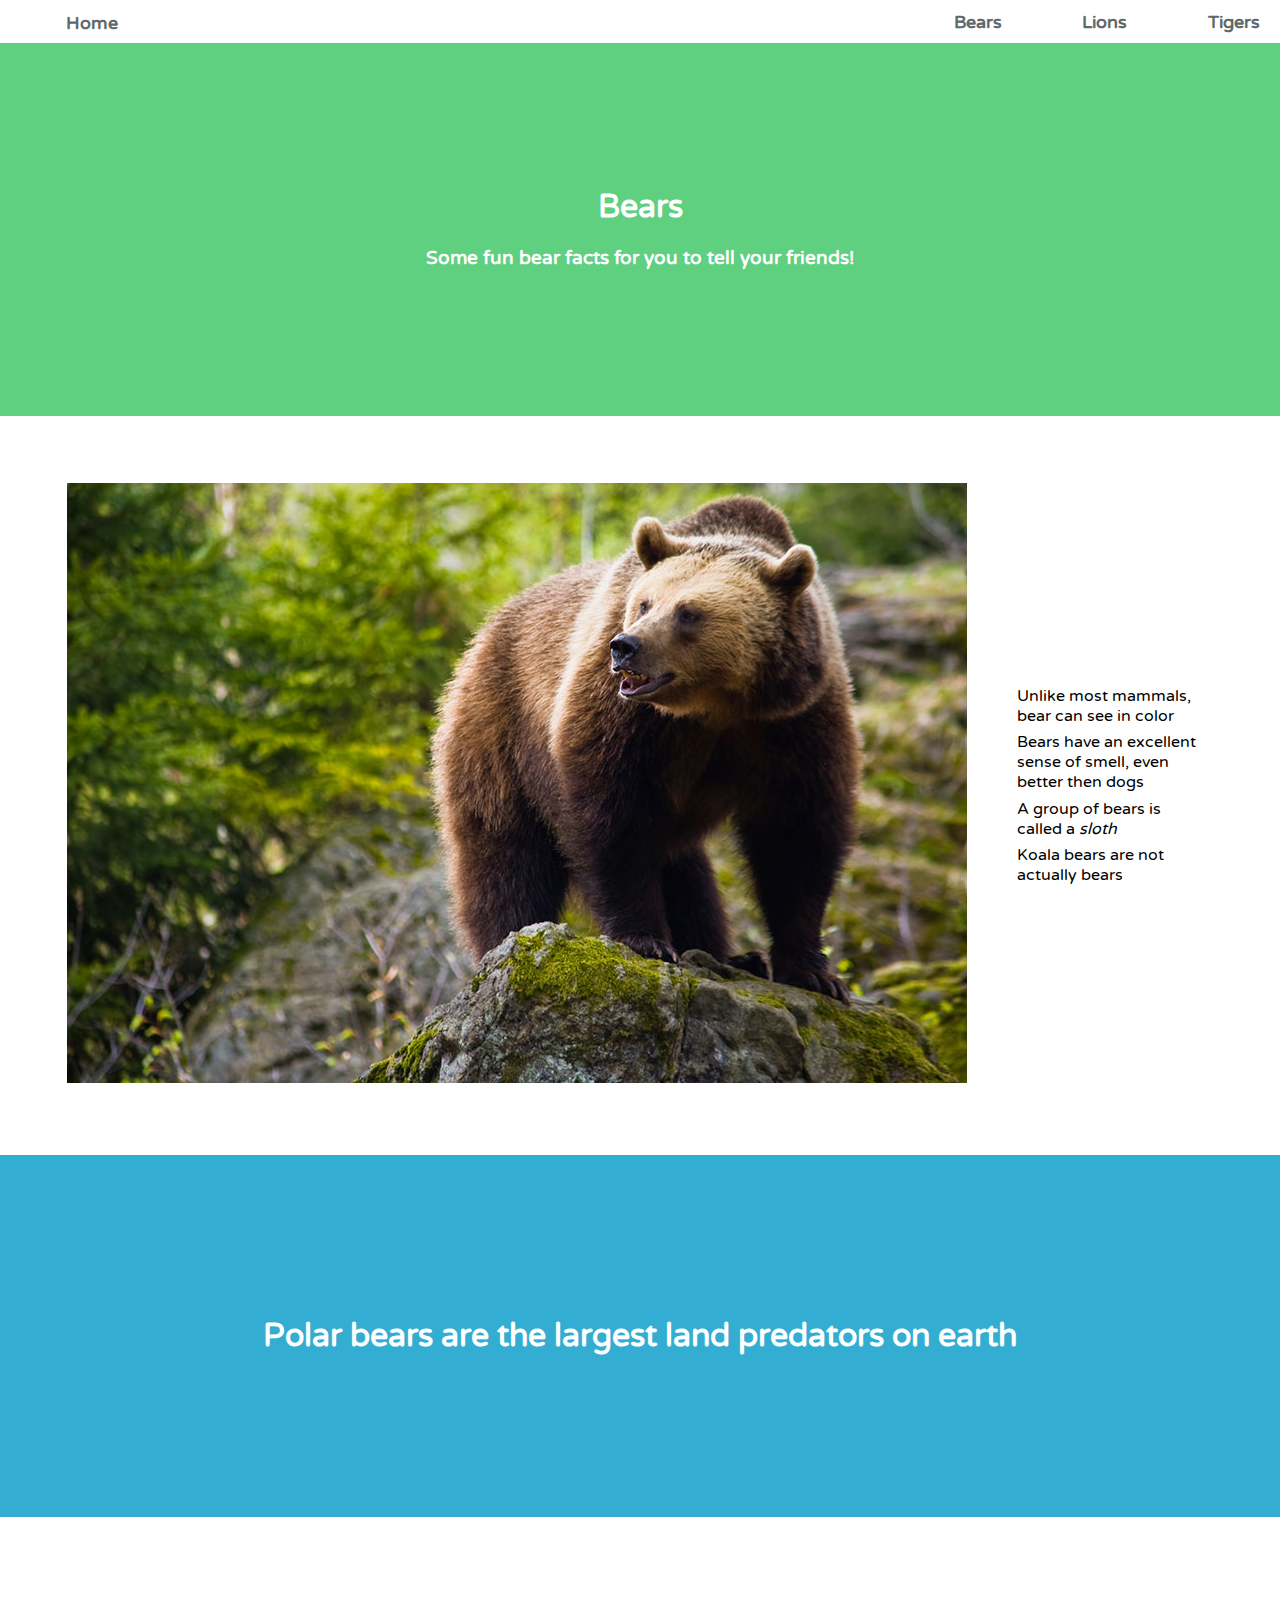
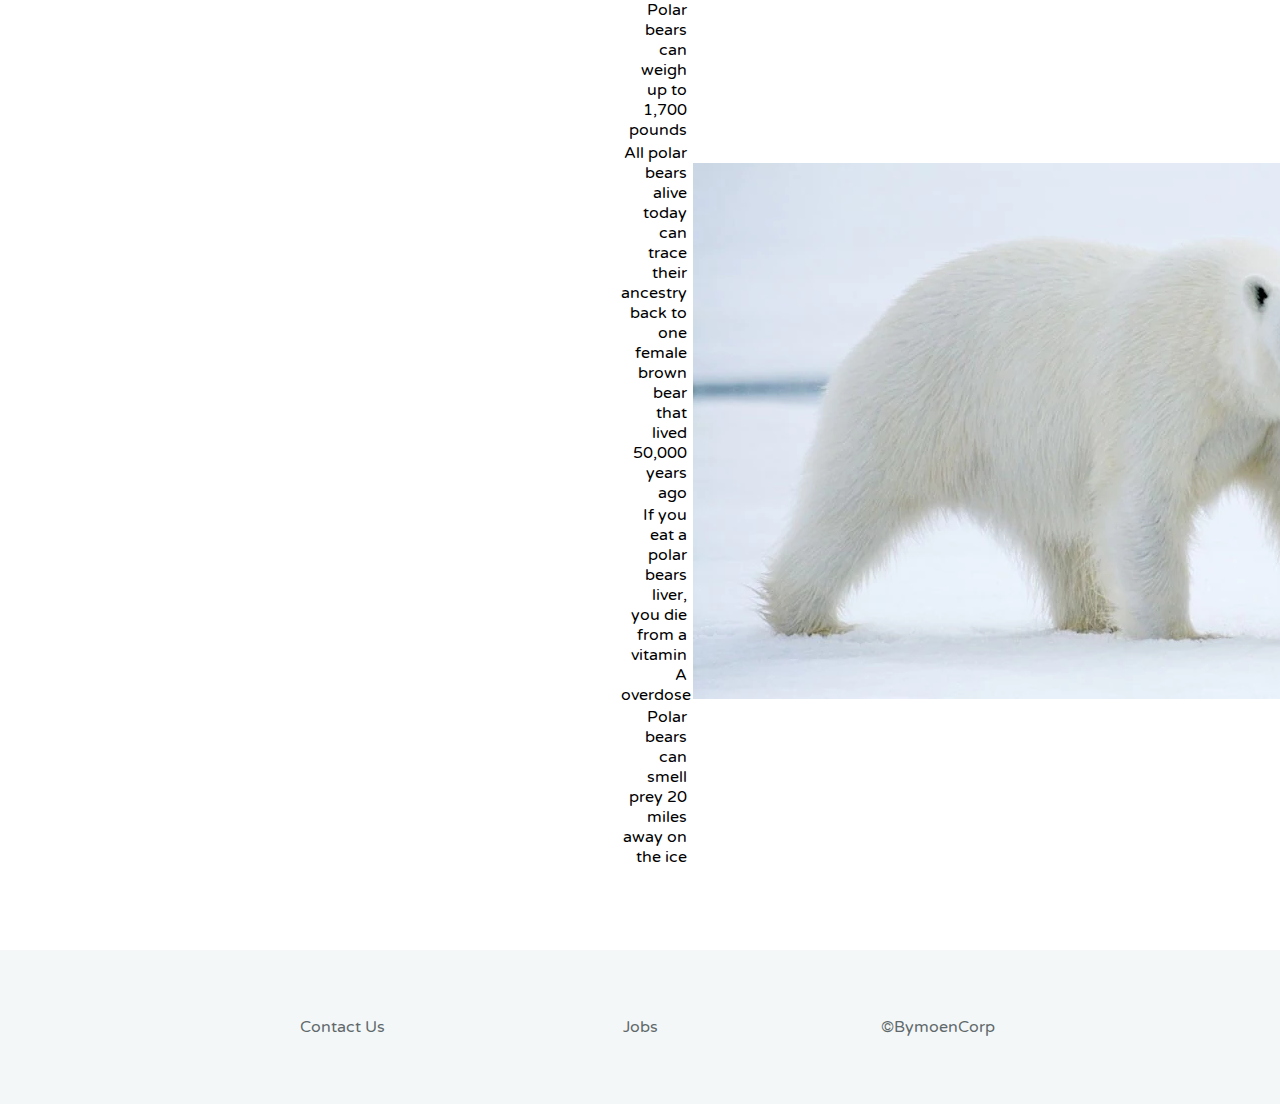
==== bears.html @ 3bfffc6e "Added pages for individual animals" ====
<!doctype html>
<html>
    <head>
        <title>Animals-Home</title>
    </head>
    <body>
        <div>   
            <ul id="navList">
                <li id="homeButton"><strong><a href="index.html">Home</a></strong></li>
                <li class="navButtons" id="secondButton"><strong><a href="bears.html">Bears</a></strong></li>
                <li class="navButtons"><strong><a href="lions.html">Lions</a></strong></li>
                <li class="navButtons"><strong><a href="tigers.html">Tigers</a></strong></li>
            </ul>
        </div>   
        <div id="midContentAnimals">
            <h1>Bears</h1>
            <h3>Some fun bear facts for you to tell your friends!</h3>
        </div>
        <div>
            <table id="animalTableOne">
                <tr>
                    <td><img src="images/bear.jpg"></td>
                    <td>
                        <ul id="animalListOne">
                            <li>Unlike most mammals, bear can see in color</li>
                            <li>Bears have an excellent sense of smell, even better then dogs</li>
                            <li>A group of bears is called a <em>sloth</em></li>
                            <li>Koala bears are not actually bears</li>
                        </ul>
                    </td>
                </tr>
            </table>
        </div>
        <div class="lowContentAnimals" id="bearFactLower">
            <h1>Polar bears are the largest land predators on earth</h1>
        </div>
        <div>
            <table id="animalTableTwo">
                <tr>
                    <td>
                        <ul id="animalListTwo">
                            <li>Polar bears can weigh up to 1,700 pounds</li>
                            <li>All polar bears alive today can trace their ancestry back to one female brown bear that lived 50,000 years ago</li>
                            <li>If you eat a polar bears liver, you die from a vitamin A overdose</li>
                            <li>Polar bears can smell prey 20 miles away on the ice</li>
                        </ul>
                    </td>
                    <td><img src="images/polarBear.jpg"></td>
                </tr>
            </table>
        </div>
        <div id="footerContent">
            <table id="footerTable">
                <tr>
                    <td><a href="index.html">Contact Us</a></td>
                    <td><a href="index.html">Jobs</a></td>
                    <td><a href="index.html">&copyBymoenCorp</a></td>
                </tr>
            </table>
        </div>
        <link href="style.css" rel="stylesheet"/>
        <link href="https://fonts.googleapis.com/css?family=Lobster|Varela+Round" rel="stylesheet">
    </body>
</html>
---- style.css ----
body {
    font-family: 'Varela Round', sans-serif;
    margin: 0;
}

#navList {
    overflow: hidden;
    position: fixed;
    margin-top: 0;
    padding-top: 1%;
    top: 0;
    padding-bottom: .75%;
    width: 100%;
    background-color: #FFFFFF;
}

#navList li a:hover {
    color: #000000;
}

#navList li {
    display: inline;
    list-style: none;
    font-size: 110%;
}

#navList li a {
    text-decoration: none;
    color: #5F696B;
}

.navButtons {
    padding: 3%;
}

#secondButton {
    margin-left: 60%;
}

#homeButton {
    margin: 2%;
}

#midContent {
    margin-top: 3%;
    background-color: #5FCF80;
    padding: 10%;
    color: #FFFFFF;
}

#bottomContent {
    margin-top: 5%;
}

#bottomContent h2 {
    text-align: center;
}

#bottomContent table {
    width:80%;
    margin: 5% 10% 5% 10%;
}

.quote {
    text-align: center;
}

.quoter {
    text-align: right;
    font-family: 'Lobster' , cursive;
}

.middleQuote {
    margin-left: 5%;
    margin-right: 5%;
}

.fillerRow {
    visibility: hidden;
}

#animalPicTable {
    text-align: center;
    margin: 5% 15%;
    width: 70%;
}
.animalPic img {
    width: 70%;
}

#designerContent {
    text-align: center;
    background-color: #5FCF80;
    color: #FFFFFF;
    padding-top: 3%;
}

#designerContent img {
    border-radius: 50%;
    margin: 2%
}

.designerQuote {
    text-align: center;
    padding-bottom: 3%;
    margin-bottom: 0;
}

#footerContent {
    text-align: center;
    padding: 5% 0%;
    background-color: #F4F7F8;
}

#footerTable {
    text-align: center;
    width: 70%;
    margin-left: 15%;
    margin-right: 15%;
    table-layout: fixed;
}

#footerTable td {
    text-align: center;
}

#footerTable td a{
    text-decoration: none;
    color: #5F696B;
}

#footerTable td a:hover{
    color: #000000;
}

#midContentAnimals {
    margin-top: 3%;
    background-color: #5FCF80;
    padding: 10%;
    color: #FFFFFF;
    text-align: center;
}

#animalTableOne {
    margin: 5%;
}

#animalTableOne tr td img{
    height: 50%
}

#animalListOne li {
    margin: 3%;
    list-style: none;
}

.lowContentAnimals {
    text-align: center;
    color: #FFFFFF;
    padding: 11%;
    margin: 3% 0%;
}

#animalTableTwo {
    margin: 5%;
    text-align: right;
    width: 50%;
    margin-left: 45%;
}

#animalTableTwo tr td img{
    height: 50%
}

#animalListTwo li {
    margin: 3%;
    list-style: none;
}

#tigerFactLower {
    background-color: #F25A28;
}

#bearFactLower {
    background-color: #33AED2;
}

#lionFactLower {
    background-color: #BFA47A;
}
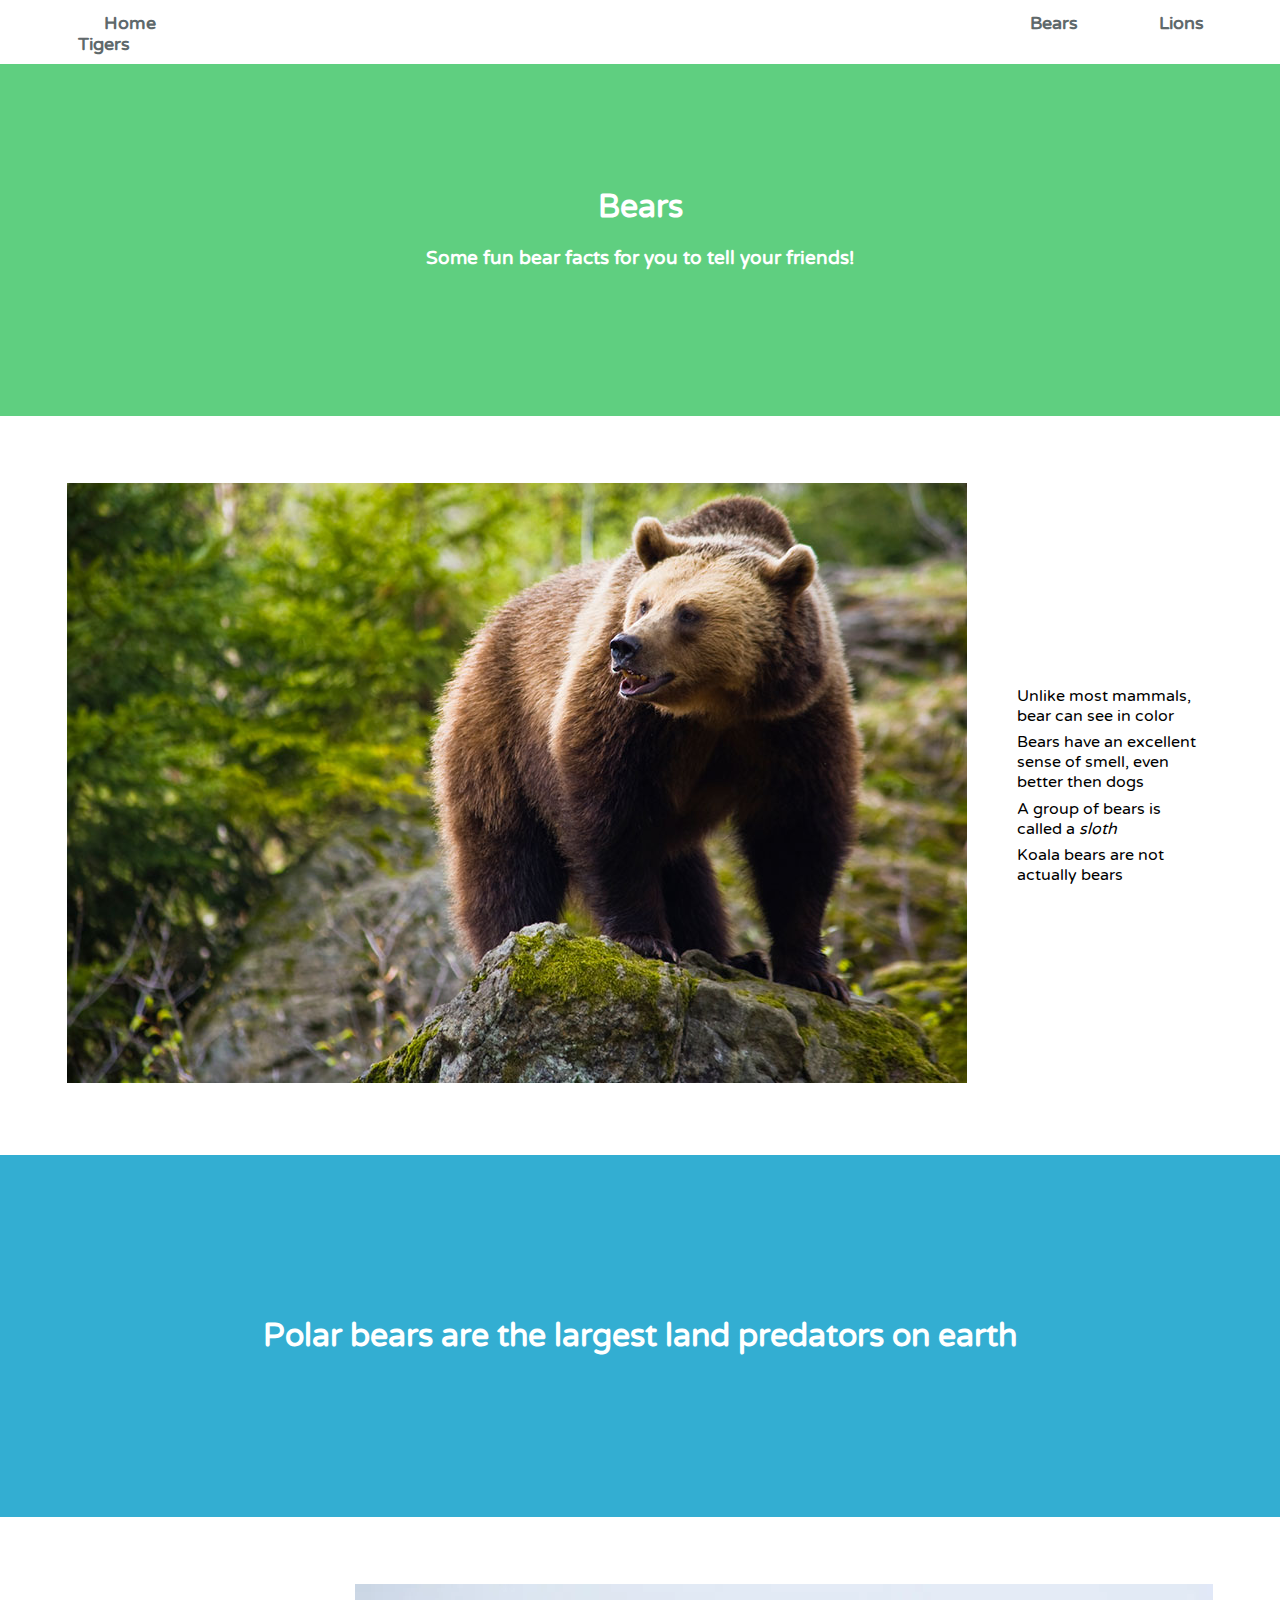
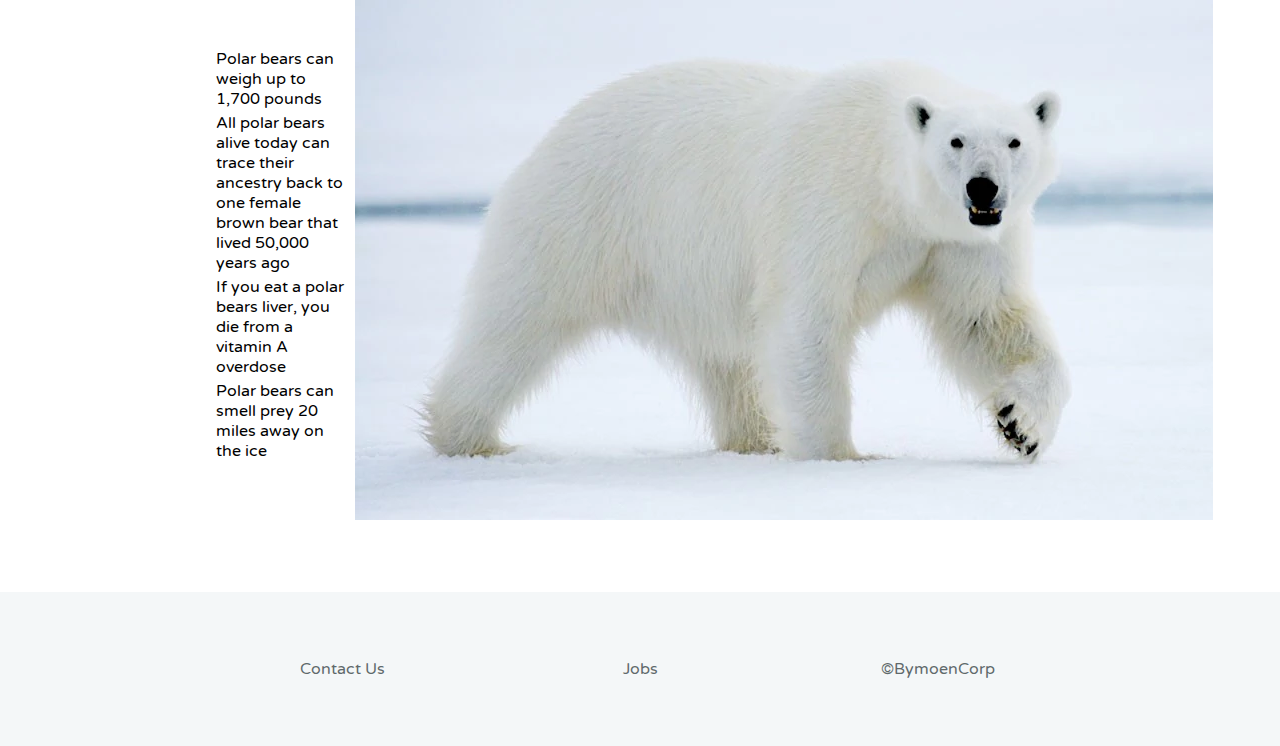
==== commit 6854ee6f: ""Experimental changes"" ====
--- a/bears.html
+++ b/bears.html
@@ -37,6 +37,7 @@
         <div>
             <table id="animalTableTwo">
                 <tr>
+					<td class="fillerRow"><p>!</p></td>
                     <td>
                         <ul id="animalListTwo">
                             <li>Polar bears can weigh up to 1,700 pounds</li>
--- a/style.css
+++ b/style.css
@@ -25,12 +25,13 @@
 }
 
 #navList li a {
+	margin: 3%;
     text-decoration: none;
     color: #5F696B;
 }
 
 .navButtons {
-    padding: 3%;
+    padding: 0%;
 }
 
 #secondButton {
@@ -162,14 +163,15 @@
 }
 
 #animalTableTwo {
-    margin: 5%;
-    text-align: right;
-    width: 50%;
-    margin-left: 45%;
+	margin: 5%;
+}
+
+#animalTableTwo td {
+	width: 33%;
 }
 
 #animalTableTwo tr td img{
-    height: 50%
+    height: 50%;
 }
 
 #animalListTwo li {
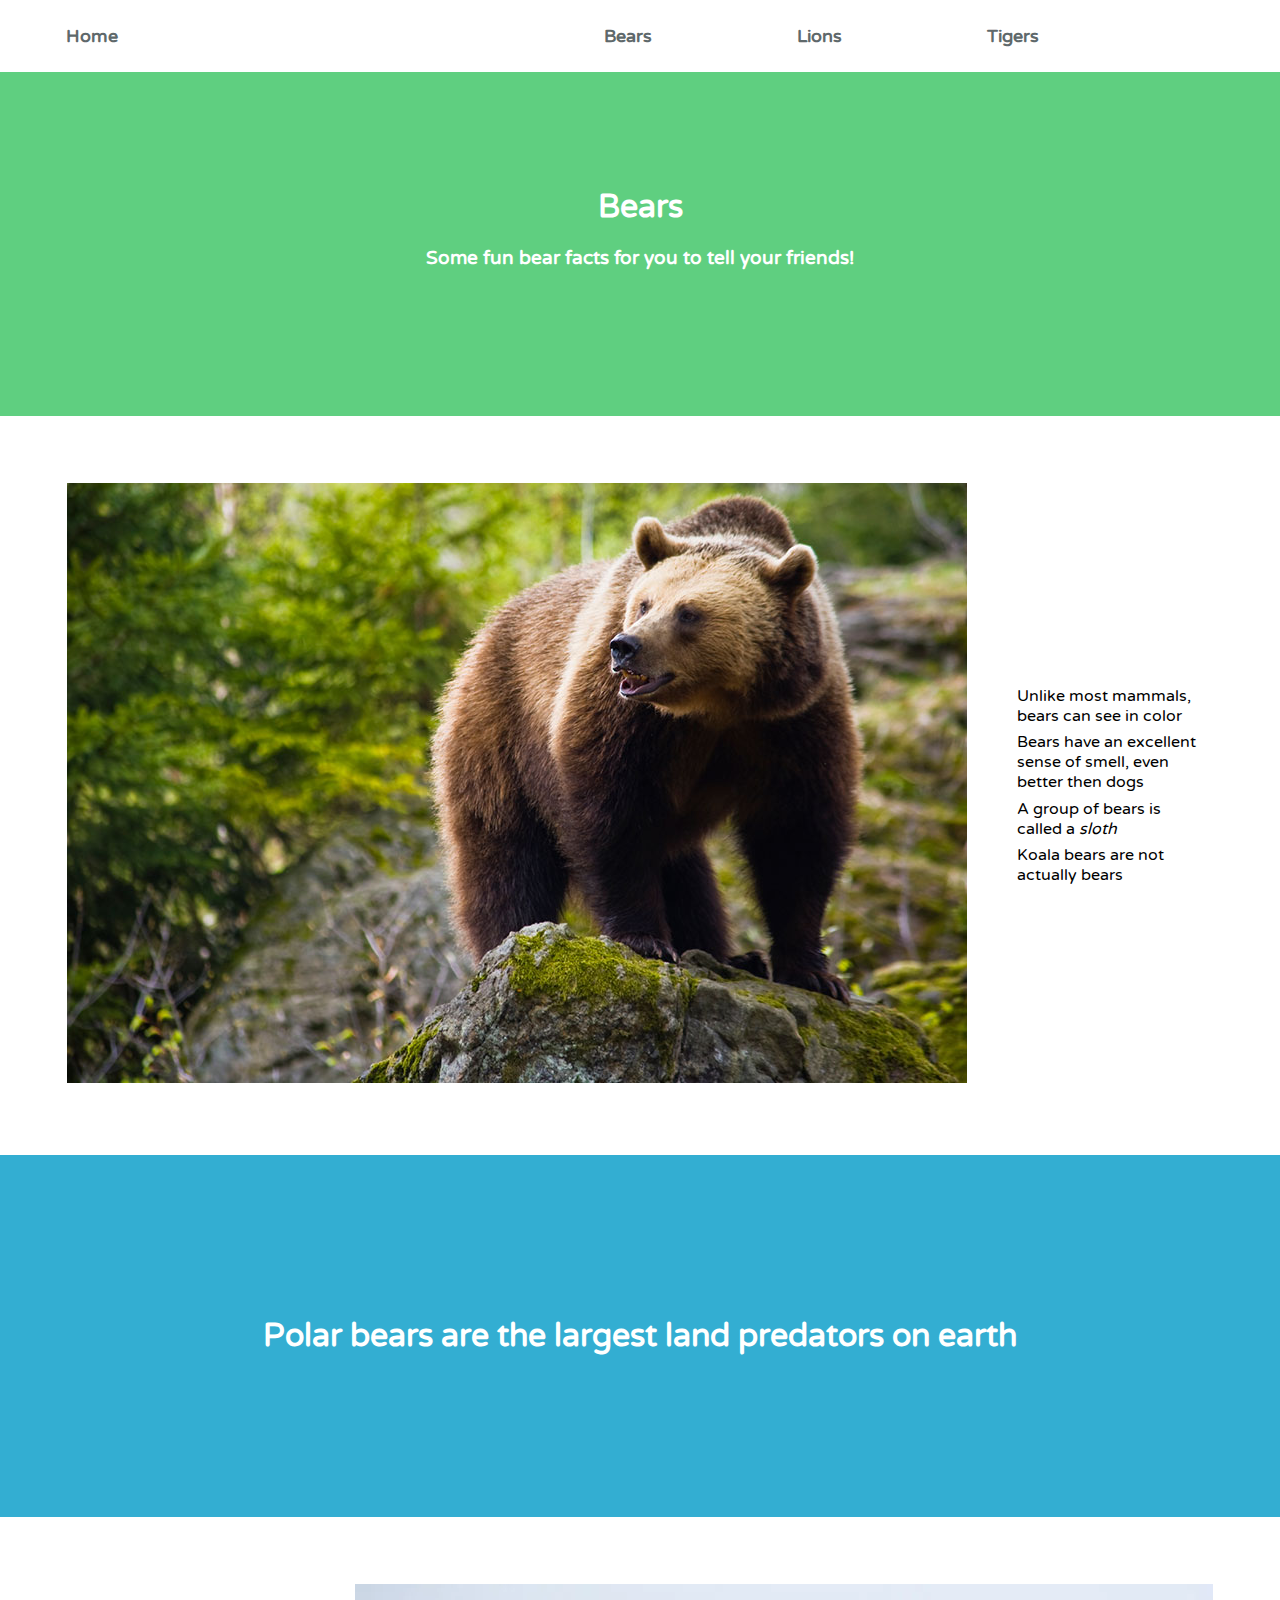
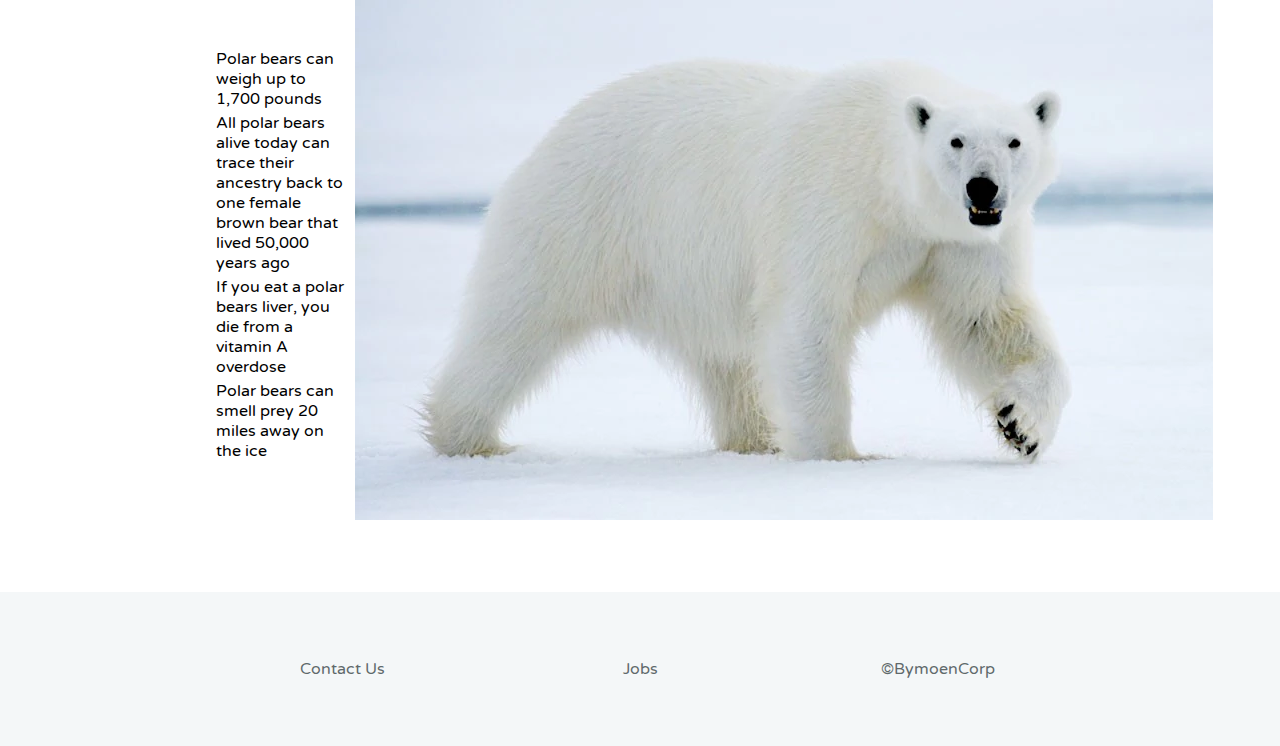
==== commit ccfa78e1: "fixed nav bar, added screen size dynamics" ====
--- a/bears.html
+++ b/bears.html
@@ -7,11 +7,13 @@
         <div>   
             <ul id="navList">
                 <li id="homeButton"><strong><a href="index.html">Home</a></strong></li>
-                <li class="navButtons" id="secondButton"><strong><a href="bears.html">Bears</a></strong></li>
-                <li class="navButtons"><strong><a href="lions.html">Lions</a></strong></li>
-                <li class="navButtons"><strong><a href="tigers.html">Tigers</a></strong></li>
+                <div class="navRight">
+                    <li class="navButtons"><strong><a href="bears.html">Bears</a></strong></li>
+                    <li class="navButtons"><strong><a href="lions.html">Lions</a></strong></li>
+                    <li class="navButtons"><strong><a href="tigers.html">Tigers</a></strong></li>
+                </div>
             </ul>
-        </div>   
+        </div>    
         <div id="midContentAnimals">
             <h1>Bears</h1>
             <h3>Some fun bear facts for you to tell your friends!</h3>
@@ -22,7 +24,7 @@
                     <td><img src="images/bear.jpg"></td>
                     <td>
                         <ul id="animalListOne">
-                            <li>Unlike most mammals, bear can see in color</li>
+                            <li>Unlike most mammals, bears can see in color</li>
                             <li>Bears have an excellent sense of smell, even better then dogs</li>
                             <li>A group of bears is called a <em>sloth</em></li>
                             <li>Koala bears are not actually bears</li>
--- a/style.css
+++ b/style.css
@@ -7,9 +7,7 @@
     overflow: hidden;
     position: fixed;
     margin-top: 0;
-    padding-top: 1%;
     top: 0;
-    padding-bottom: .75%;
     width: 100%;
     background-color: #FFFFFF;
 }
@@ -19,22 +17,22 @@
 }
 
 #navList li {
-    display: inline;
+    display: inline-flex;
     list-style: none;
     font-size: 110%;
 }
 
 #navList li a {
-	margin: 3%;
     text-decoration: none;
     color: #5F696B;
 }
 
 .navButtons {
-    padding: 0%;
-}
-
-#secondButton {
+    margin: 0% 50%;
+}
+
+.navRight {
+    display: inline-flex;
     margin-left: 60%;
 }
 
@@ -189,4 +187,16 @@
 
 #lionFactLower {
     background-color: #BFA47A;
-}+}
+
+@media only screen and (max-width: 1680px) {
+    .navRight {
+        margin-left: 30%;
+    }
+}
+
+@media only screen and (max-width: 1080px) {
+    .navRight {
+        margin-left: 0;
+    }
+}
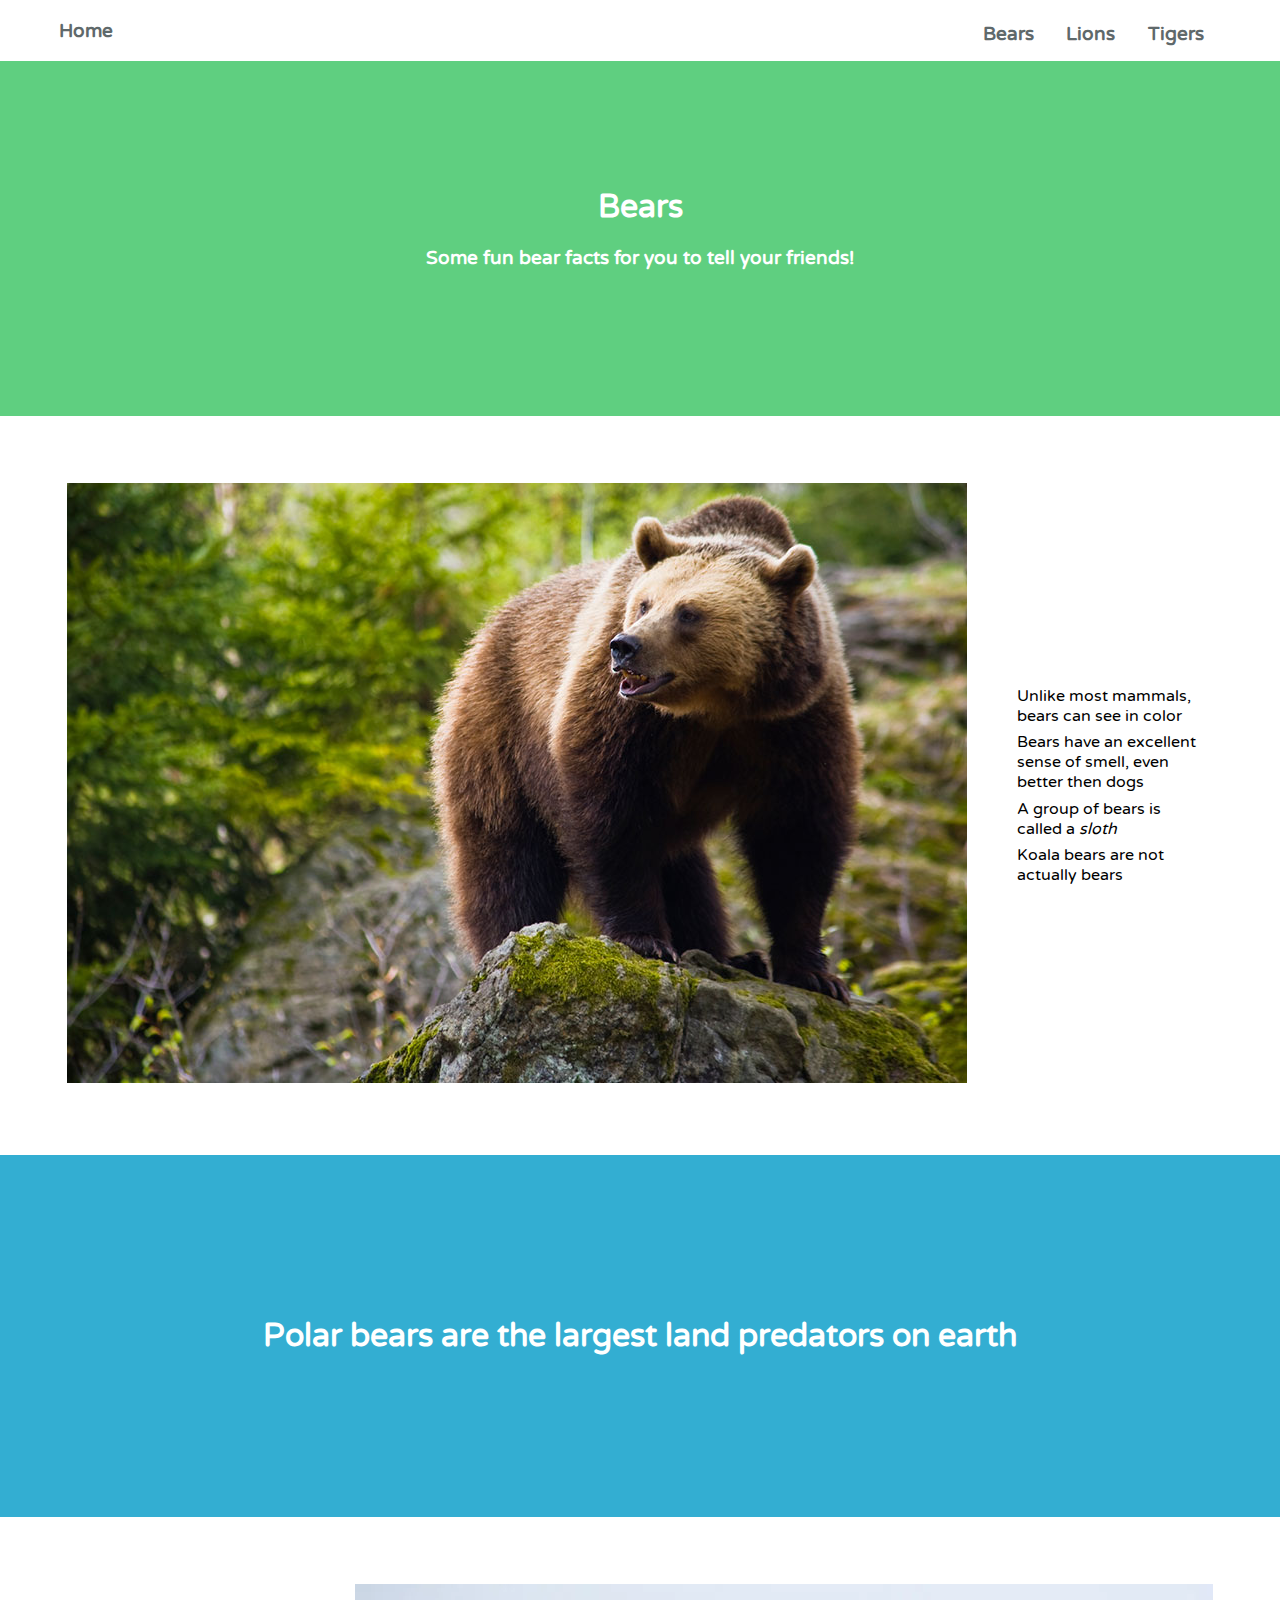
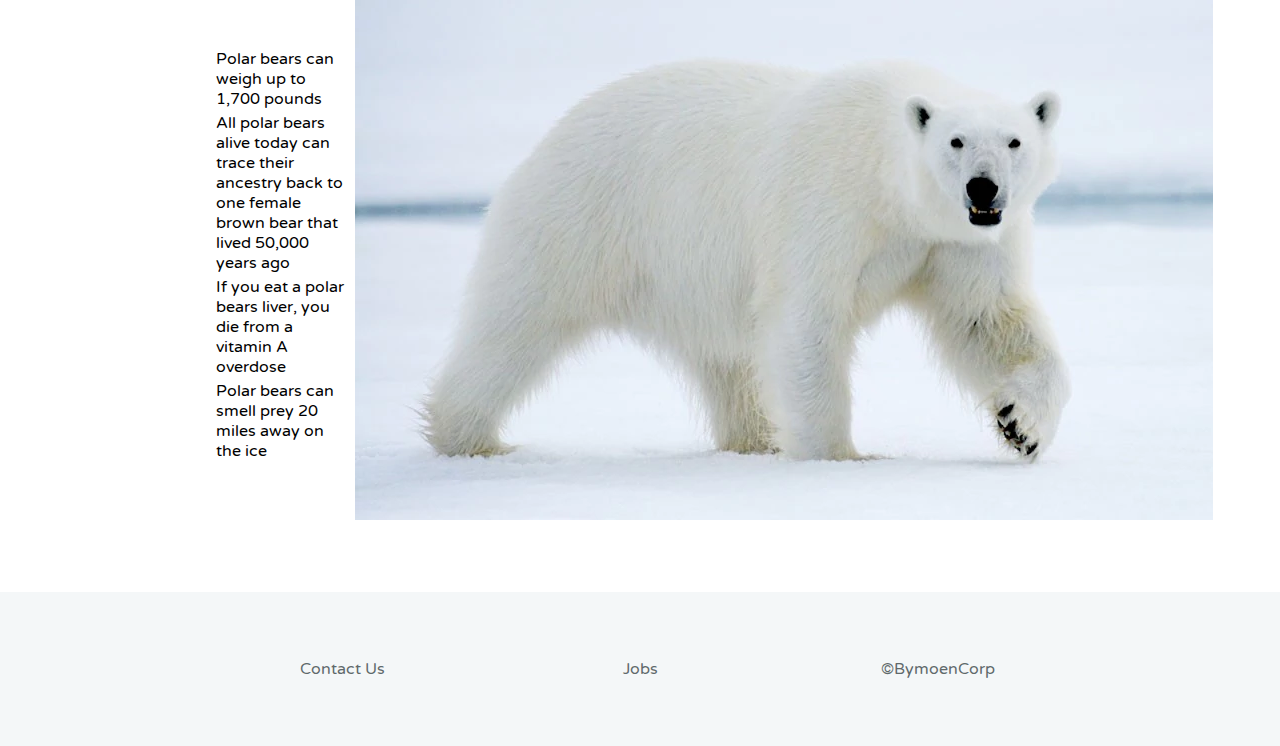
==== commit e8a85236: "Added flexbox navbar" ====
--- a/bears.html
+++ b/bears.html
@@ -1,67 +1,65 @@
-<!doctype html>
-<html>
-    <head>
-        <title>Animals-Home</title>
-    </head>
-    <body>
-        <div>   
-            <ul id="navList">
-                <li id="homeButton"><strong><a href="index.html">Home</a></strong></li>
-                <div class="navRight">
-                    <li class="navButtons"><strong><a href="bears.html">Bears</a></strong></li>
-                    <li class="navButtons"><strong><a href="lions.html">Lions</a></strong></li>
-                    <li class="navButtons"><strong><a href="tigers.html">Tigers</a></strong></li>
-                </div>
-            </ul>
-        </div>    
-        <div id="midContentAnimals">
-            <h1>Bears</h1>
-            <h3>Some fun bear facts for you to tell your friends!</h3>
-        </div>
-        <div>
-            <table id="animalTableOne">
-                <tr>
-                    <td><img src="images/bear.jpg"></td>
-                    <td>
-                        <ul id="animalListOne">
-                            <li>Unlike most mammals, bears can see in color</li>
-                            <li>Bears have an excellent sense of smell, even better then dogs</li>
-                            <li>A group of bears is called a <em>sloth</em></li>
-                            <li>Koala bears are not actually bears</li>
-                        </ul>
-                    </td>
-                </tr>
-            </table>
-        </div>
-        <div class="lowContentAnimals" id="bearFactLower">
-            <h1>Polar bears are the largest land predators on earth</h1>
-        </div>
-        <div>
-            <table id="animalTableTwo">
-                <tr>
-					<td class="fillerRow"><p>!</p></td>
-                    <td>
-                        <ul id="animalListTwo">
-                            <li>Polar bears can weigh up to 1,700 pounds</li>
-                            <li>All polar bears alive today can trace their ancestry back to one female brown bear that lived 50,000 years ago</li>
-                            <li>If you eat a polar bears liver, you die from a vitamin A overdose</li>
-                            <li>Polar bears can smell prey 20 miles away on the ice</li>
-                        </ul>
-                    </td>
-                    <td><img src="images/polarBear.jpg"></td>
-                </tr>
-            </table>
-        </div>
-        <div id="footerContent">
-            <table id="footerTable">
-                <tr>
-                    <td><a href="index.html">Contact Us</a></td>
-                    <td><a href="index.html">Jobs</a></td>
-                    <td><a href="index.html">&copyBymoenCorp</a></td>
-                </tr>
-            </table>
-        </div>
-        <link href="style.css" rel="stylesheet"/>
-        <link href="https://fonts.googleapis.com/css?family=Lobster|Varela+Round" rel="stylesheet">
-    </body>
+<!doctype html>
+<html>
+    <head>
+        <title>Animals-Home</title>
+    </head>
+    <body>
+        <ul class="navList">    
+            <li><strong><a href="index.html">Home</a></strong></li>
+            <div class="innerFlex">
+                <li><strong><a href="bears.html">Bears</a></strong></li>
+                <li><strong><a href="lions.html">Lions</a></strong></li>
+                <li><strong><a href="tigers.html">Tigers</a></strong></li>
+            </div>
+        </ul>   
+        <div id="midContentAnimals">
+            <h1>Bears</h1>
+            <h3>Some fun bear facts for you to tell your friends!</h3>
+        </div>
+        <div>
+            <table id="animalTableOne">
+                <tr>
+                    <td><img src="images/bear.jpg"></td>
+                    <td>
+                        <ul id="animalListOne">
+                            <li>Unlike most mammals, bears can see in color</li>
+                            <li>Bears have an excellent sense of smell, even better then dogs</li>
+                            <li>A group of bears is called a <em>sloth</em></li>
+                            <li>Koala bears are not actually bears</li>
+                        </ul>
+                    </td>
+                </tr>
+            </table>
+        </div>
+        <div class="lowContentAnimals" id="bearFactLower">
+            <h1>Polar bears are the largest land predators on earth</h1>
+        </div>
+        <div>
+            <table id="animalTableTwo">
+                <tr>
+					<td class="fillerRow"><p>!</p></td>
+                    <td>
+                        <ul id="animalListTwo">
+                            <li>Polar bears can weigh up to 1,700 pounds</li>
+                            <li>All polar bears alive today can trace their ancestry back to one female brown bear that lived 50,000 years ago</li>
+                            <li>If you eat a polar bears liver, you die from a vitamin A overdose</li>
+                            <li>Polar bears can smell prey 20 miles away on the ice</li>
+                        </ul>
+                    </td>
+                    <td><img src="images/polarBear.jpg"></td>
+                </tr>
+            </table>
+        </div>
+        <div id="footerContent">
+            <table id="footerTable">
+                <tr>
+                    <td><a href="index.html">Contact Us</a></td>
+                    <td><a href="index.html">Jobs</a></td>
+                    <td><a href="index.html">&copyBymoenCorp</a></td>
+                </tr>
+            </table>
+        </div>
+        <link href="style.css" rel="stylesheet"/>
+        <link href="https://fonts.googleapis.com/css?family=Lobster|Varela+Round" rel="stylesheet">
+    </body>
 </html>--- a/style.css
+++ b/style.css
@@ -1,202 +1,200 @@
-body {
-    font-family: 'Varela Round', sans-serif;
-    margin: 0;
-}
-
-#navList {
-    overflow: hidden;
-    position: fixed;
-    margin-top: 0;
-    top: 0;
-    width: 100%;
-    background-color: #FFFFFF;
-}
-
-#navList li a:hover {
-    color: #000000;
-}
-
-#navList li {
-    display: inline-flex;
-    list-style: none;
-    font-size: 110%;
-}
-
-#navList li a {
-    text-decoration: none;
-    color: #5F696B;
-}
-
-.navButtons {
-    margin: 0% 50%;
-}
-
-.navRight {
-    display: inline-flex;
-    margin-left: 60%;
-}
-
-#homeButton {
-    margin: 2%;
-}
-
-#midContent {
-    margin-top: 3%;
-    background-color: #5FCF80;
-    padding: 10%;
-    color: #FFFFFF;
-}
-
-#bottomContent {
-    margin-top: 5%;
-}
-
-#bottomContent h2 {
-    text-align: center;
-}
-
-#bottomContent table {
-    width:80%;
-    margin: 5% 10% 5% 10%;
-}
-
-.quote {
-    text-align: center;
-}
-
-.quoter {
-    text-align: right;
-    font-family: 'Lobster' , cursive;
-}
-
-.middleQuote {
-    margin-left: 5%;
-    margin-right: 5%;
-}
-
-.fillerRow {
-    visibility: hidden;
-}
-
-#animalPicTable {
-    text-align: center;
-    margin: 5% 15%;
-    width: 70%;
-}
-.animalPic img {
-    width: 70%;
-}
-
-#designerContent {
-    text-align: center;
-    background-color: #5FCF80;
-    color: #FFFFFF;
-    padding-top: 3%;
-}
-
-#designerContent img {
-    border-radius: 50%;
-    margin: 2%
-}
-
-.designerQuote {
-    text-align: center;
-    padding-bottom: 3%;
-    margin-bottom: 0;
-}
-
-#footerContent {
-    text-align: center;
-    padding: 5% 0%;
-    background-color: #F4F7F8;
-}
-
-#footerTable {
-    text-align: center;
-    width: 70%;
-    margin-left: 15%;
-    margin-right: 15%;
-    table-layout: fixed;
-}
-
-#footerTable td {
-    text-align: center;
-}
-
-#footerTable td a{
-    text-decoration: none;
-    color: #5F696B;
-}
-
-#footerTable td a:hover{
-    color: #000000;
-}
-
-#midContentAnimals {
-    margin-top: 3%;
-    background-color: #5FCF80;
-    padding: 10%;
-    color: #FFFFFF;
-    text-align: center;
-}
-
-#animalTableOne {
-    margin: 5%;
-}
-
-#animalTableOne tr td img{
-    height: 50%
-}
-
-#animalListOne li {
-    margin: 3%;
-    list-style: none;
-}
-
-.lowContentAnimals {
-    text-align: center;
-    color: #FFFFFF;
-    padding: 11%;
-    margin: 3% 0%;
-}
-
-#animalTableTwo {
-	margin: 5%;
-}
-
-#animalTableTwo td {
-	width: 33%;
-}
-
-#animalTableTwo tr td img{
-    height: 50%;
-}
-
-#animalListTwo li {
-    margin: 3%;
-    list-style: none;
-}
-
-#tigerFactLower {
-    background-color: #F25A28;
-}
-
-#bearFactLower {
-    background-color: #33AED2;
-}
-
-#lionFactLower {
-    background-color: #BFA47A;
-}
-
-@media only screen and (max-width: 1680px) {
-    .navRight {
-        margin-left: 30%;
-    }
-}
-
-@media only screen and (max-width: 1080px) {
-    .navRight {
-        margin-left: 0;
-    }
-}
+body {
+    font-family: 'Varela Round', sans-serif;
+    margin: 0;
+}
+
+.navList {
+    margin-top: 0;
+    display: flex;
+    overflow: hidden;
+    position: fixed;
+    top: 0;
+    background-color: #FFFFFF;
+    width: 100%;
+}
+
+.innerFlex {
+    display: flex;
+    justify-content: flex-end;
+    width: 85%;
+}
+
+.innerFlex li{
+    margin-top: 0.5%;
+}
+
+.navList li a:hover {
+    color: #000000;
+}
+
+.navList li {
+    list-style: none;
+    font-size: 120%;
+    padding: 1.5%
+}
+
+.navList li a {
+    text-decoration: none;
+    color: #5F696B;
+}
+
+#midContent {
+    margin-top: 3%;
+    background-color: #5FCF80;
+    padding: 10%;
+    color: #FFFFFF;
+}
+
+#bottomContent {
+    margin-top: 5%;
+}
+
+#bottomContent h2 {
+    text-align: center;
+}
+
+#bottomContent table {
+    width:80%;
+    margin: 5% 10% 5% 10%;
+}
+
+.quote {
+    text-align: center;
+}
+
+.quoter {
+    text-align: right;
+    font-family: 'Lobster' , cursive;
+}
+
+.middleQuote {
+    margin-left: 5%;
+    margin-right: 5%;
+}
+
+.fillerRow {
+    visibility: hidden;
+}
+
+#animalPicTable {
+    text-align: center;
+    margin: 5% 15%;
+    width: 70%;
+}
+.animalPic img {
+    width: 70%;
+}
+
+#designerContent {
+    text-align: center;
+    background-color: #5FCF80;
+    color: #FFFFFF;
+    padding-top: 3%;
+}
+
+#designerContent img {
+    border-radius: 50%;
+    margin: 2%
+}
+
+.designerQuote {
+    text-align: center;
+    padding-bottom: 3%;
+    margin-bottom: 0;
+}
+
+#footerContent {
+    text-align: center;
+    padding: 5% 0%;
+    background-color: #F4F7F8;
+}
+
+#footerTable {
+    text-align: center;
+    width: 70%;
+    margin-left: 15%;
+    margin-right: 15%;
+    table-layout: fixed;
+}
+
+#footerTable td {
+    text-align: center;
+}
+
+#footerTable td a{
+    text-decoration: none;
+    color: #5F696B;
+}
+
+#footerTable td a:hover{
+    color: #000000;
+}
+
+#midContentAnimals {
+    margin-top: 3%;
+    background-color: #5FCF80;
+    padding: 10%;
+    color: #FFFFFF;
+    text-align: center;
+}
+
+#animalTableOne {
+    margin: 5%;
+}
+
+#animalTableOne tr td img{
+    height: 50%
+}
+
+#animalListOne li {
+    margin: 3%;
+    list-style: none;
+}
+
+.lowContentAnimals {
+    text-align: center;
+    color: #FFFFFF;
+    padding: 11%;
+    margin: 3% 0%;
+}
+
+#animalTableTwo {
+	margin: 5%;
+}
+
+#animalTableTwo td {
+	width: 33%;
+}
+
+#animalTableTwo tr td img{
+    height: 50%;
+}
+
+#animalListTwo li {
+    margin: 3%;
+    list-style: none;
+}
+
+#tigerFactLower {
+    background-color: #F25A28;
+}
+
+#bearFactLower {
+    background-color: #33AED2;
+}
+
+#lionFactLower {
+    background-color: #BFA47A;
+}
+
+@media only screen and (max-width: 1680px) {
+    .navRight {
+        margin-left: 30%;
+    }
+}
+
+@media only screen and (max-width: 1080px) {
+    .navRight {
+        margin-left: 0;
+    }
+}
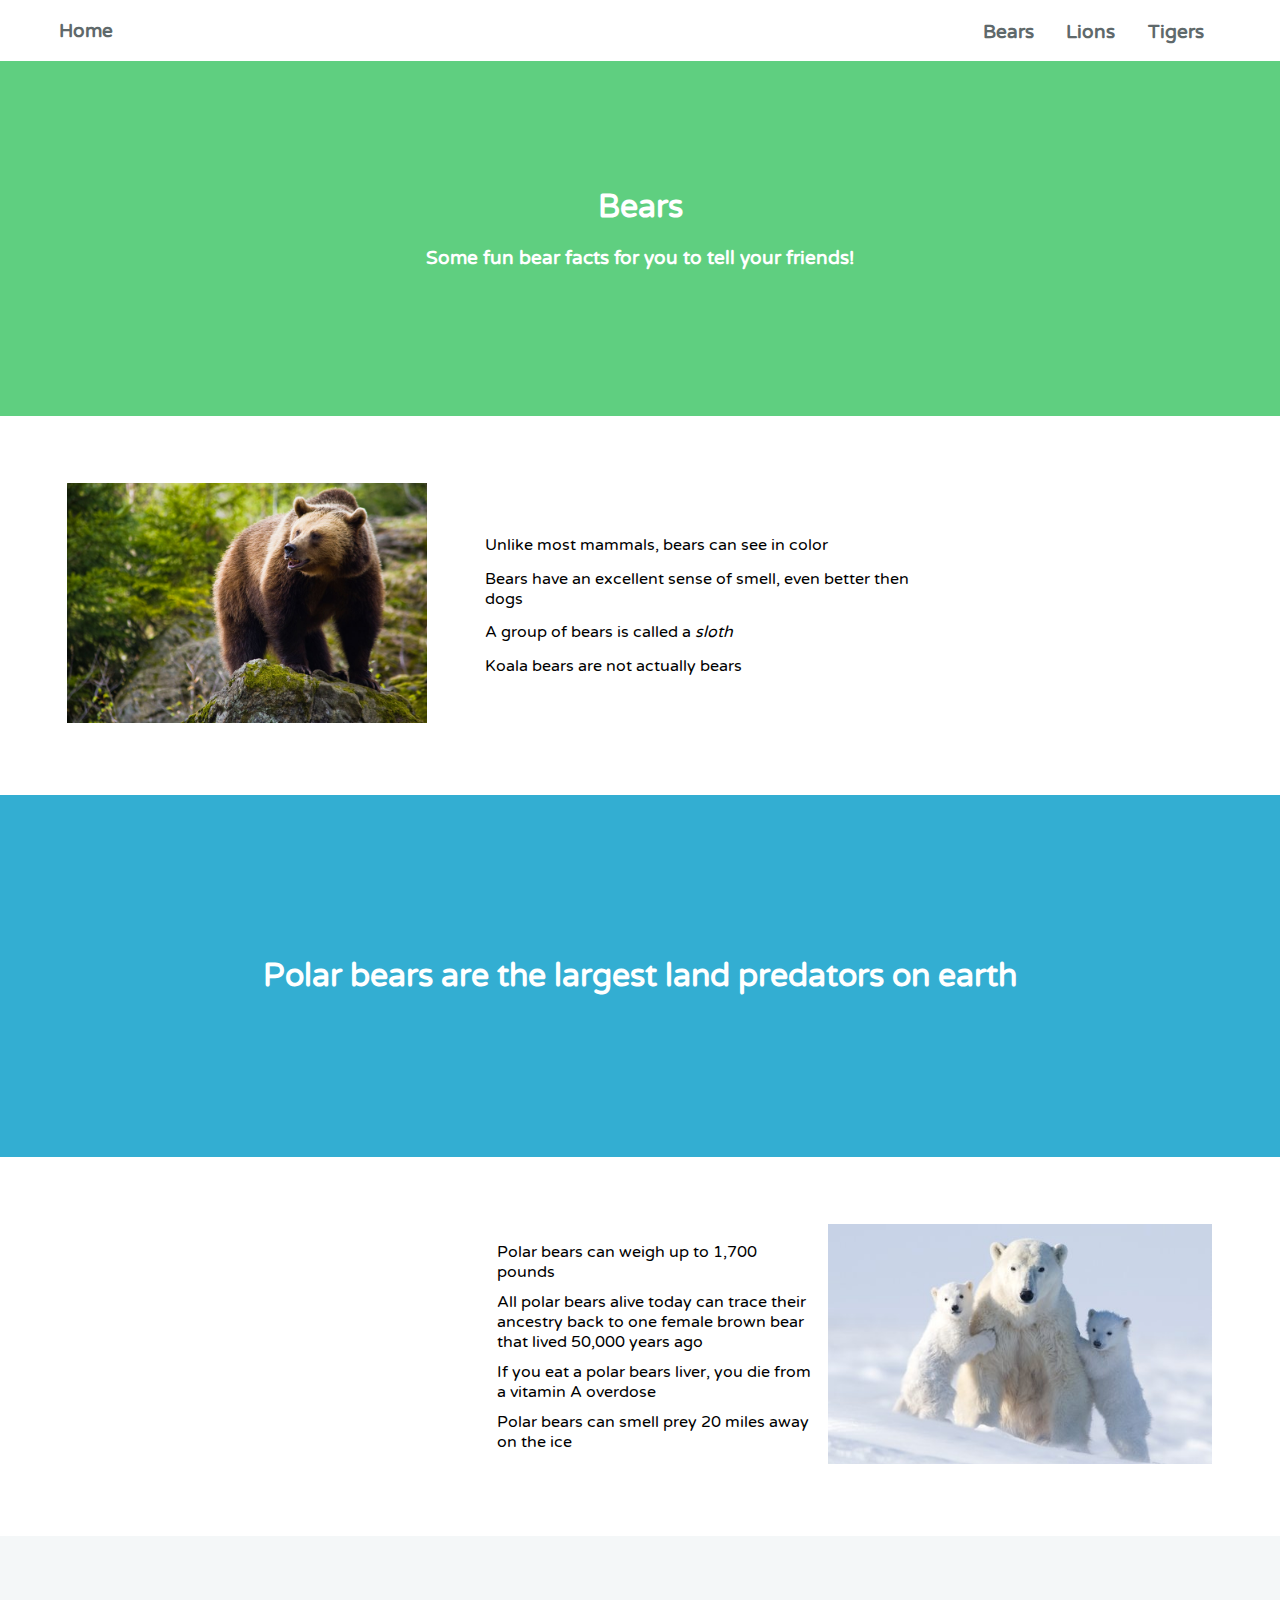
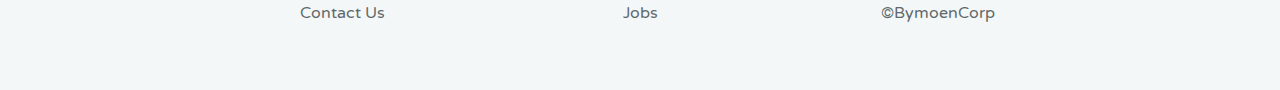
==== commit b275ee1a: "Changed titles on pages" ====
--- a/bears.html
+++ b/bears.html
@@ -1,7 +1,7 @@
 <!doctype html>
 <html>
     <head>
-        <title>Animals-Home</title>
+        <title>Bears</title>
     </head>
     <body>
         <ul class="navList">    
--- a/style.css
+++ b/style.css
@@ -20,7 +20,7 @@
 }
 
 .innerFlex li{
-    margin-top: 0.5%;
+    margin-top: 0.37%;
 }
 
 .navList li a:hover {
@@ -143,7 +143,8 @@
 }
 
 #animalTableOne tr td img{
-    height: 50%
+    height: 15em;
+	transition: 0.3s ease-in-out;
 }
 
 #animalListOne li {
@@ -167,7 +168,8 @@
 }
 
 #animalTableTwo tr td img{
-    height: 50%;
+    height: 15em;
+	transition: 0.3s ease-in-out;
 }
 
 #animalListTwo li {
@@ -187,14 +189,36 @@
     background-color: #BFA47A;
 }
 
-@media only screen and (max-width: 1680px) {
-    .navRight {
-        margin-left: 30%;
-    }
-}
-
-@media only screen and (max-width: 1080px) {
-    .navRight {
-        margin-left: 0;
-    }
-}
+#animalTableTwo tr td img:hover{
+	box-shadow: 10px 10px 5px #aaaaaa;
+	cursor: crosshair;
+	-ms-transform: rotate(-8deg); /* IE 9 */
+    -webkit-transform: rotate(-8deg); /* Safari */
+    transform: rotate(-8deg);
+}
+	
+#animalTableOne tr td img:hover{
+	box-shadow: 10px 10px 5px #aaaaaa;
+	cursor: crosshair;
+	-ms-transform: rotate(8deg); /* IE 9 */
+    -webkit-transform: rotate(8deg); /* Safari */
+    transform: rotate(8deg);
+}
+
+@media screen and (max-width: 1080px) {
+	.innerFlex {
+    display: flex;
+    justify-content: flex-start;
+    width: 85%;
+	}
+}
+
+@-moz-document url-prefix() {
+    .navList li{
+		margin-top: 25%;
+	}
+	
+	.navList {
+		height: 5.2%;
+	}
+}